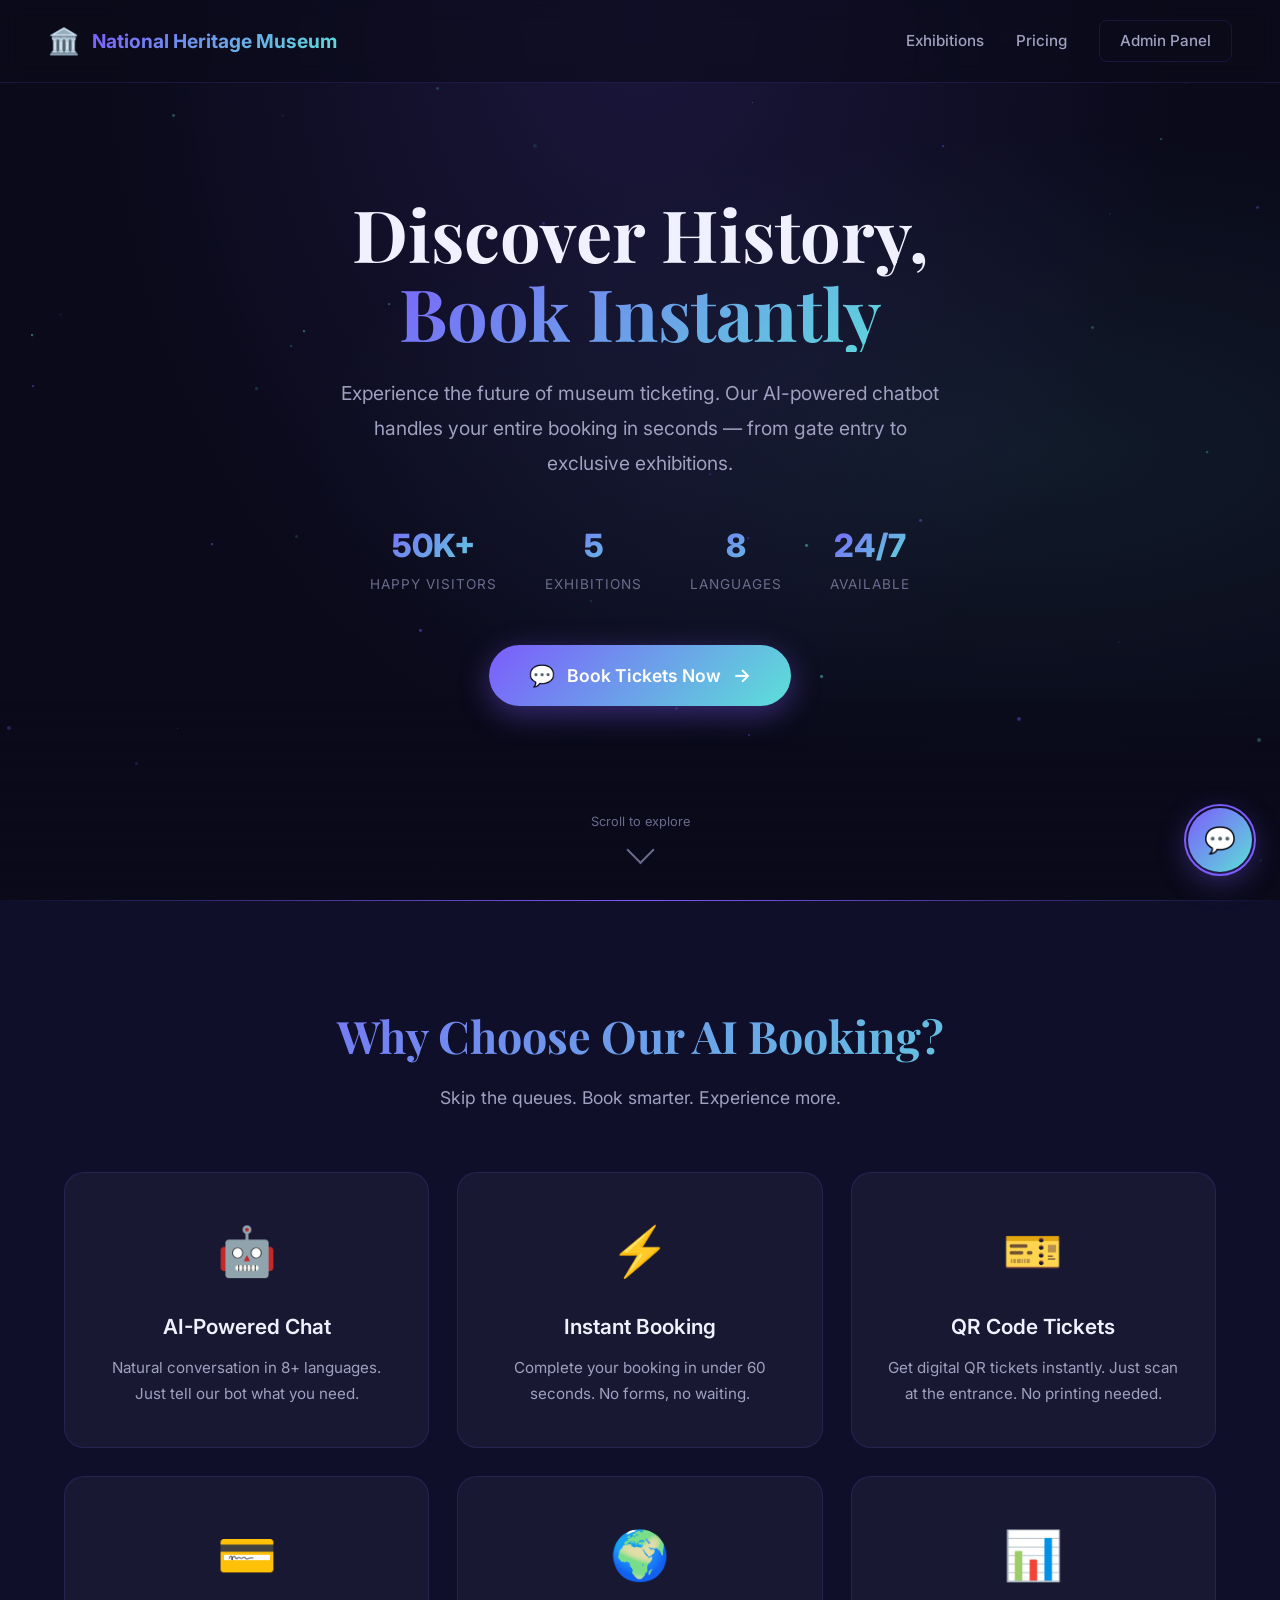
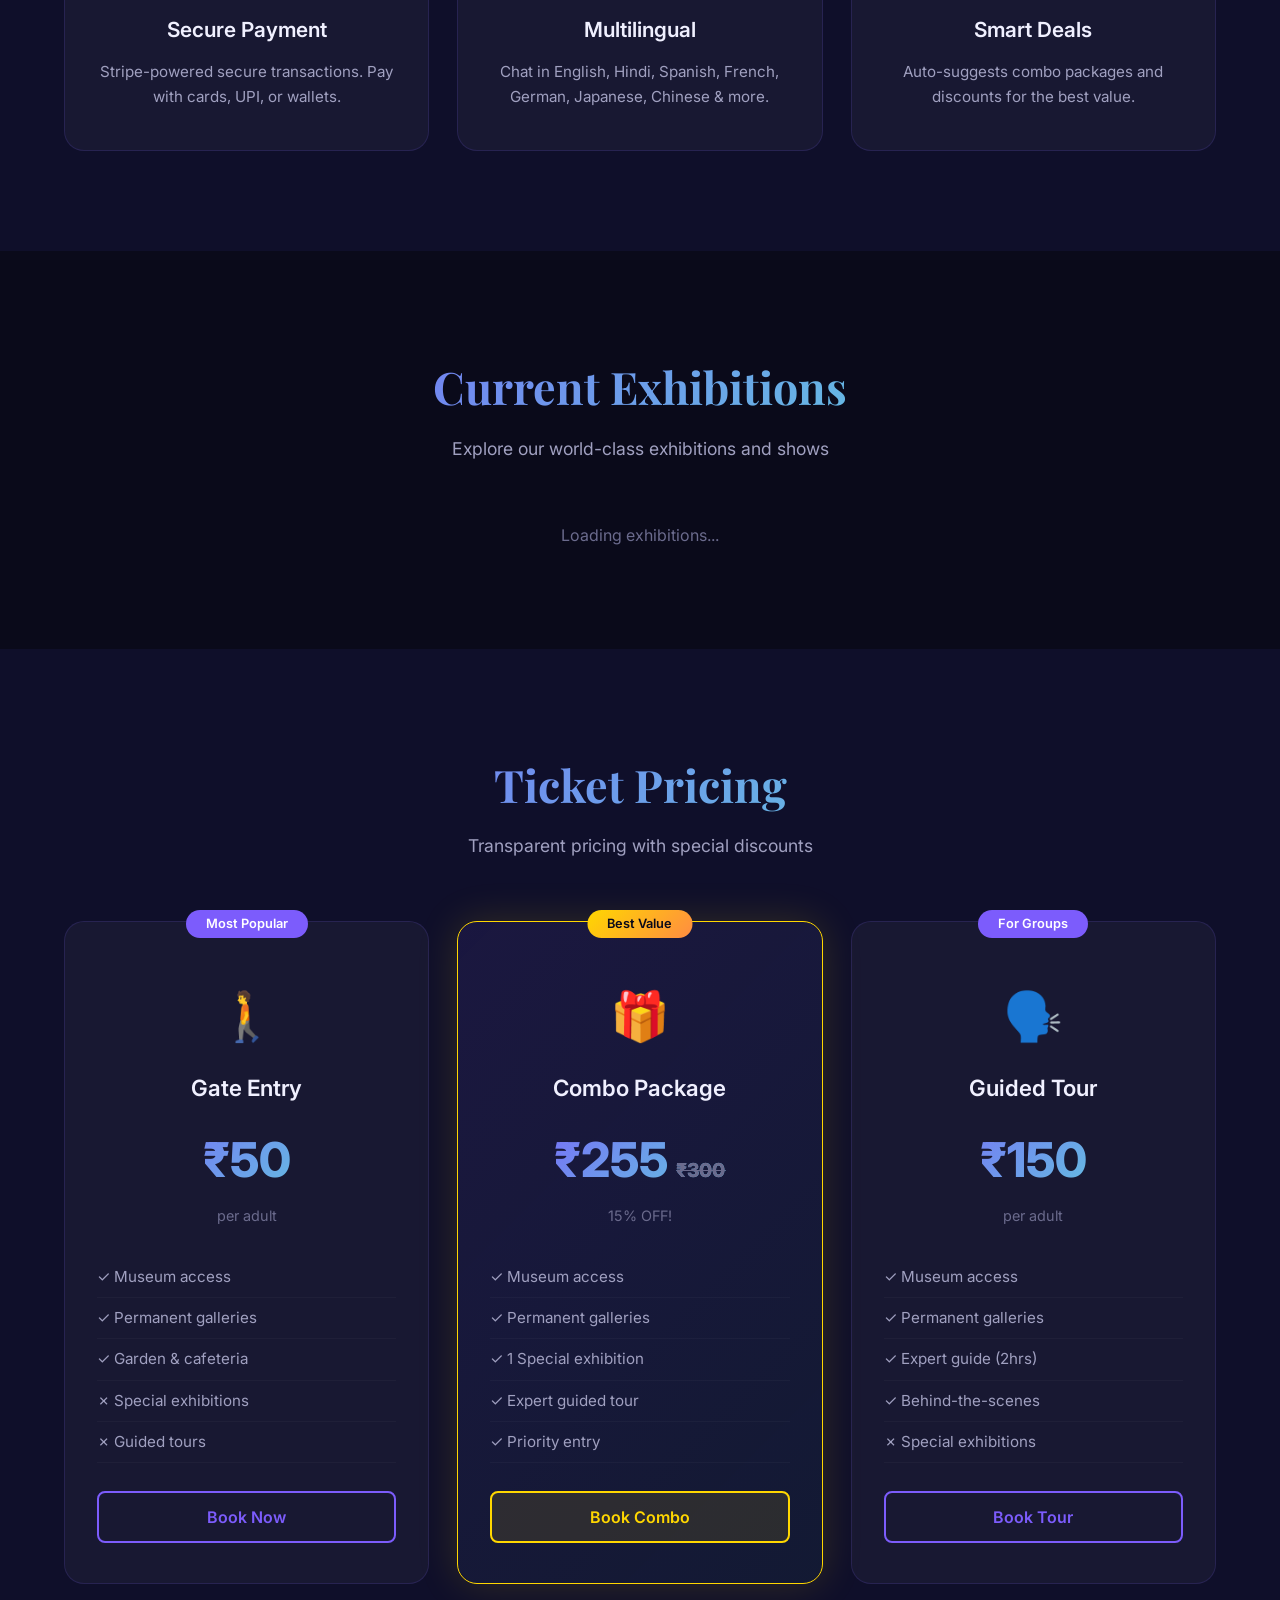
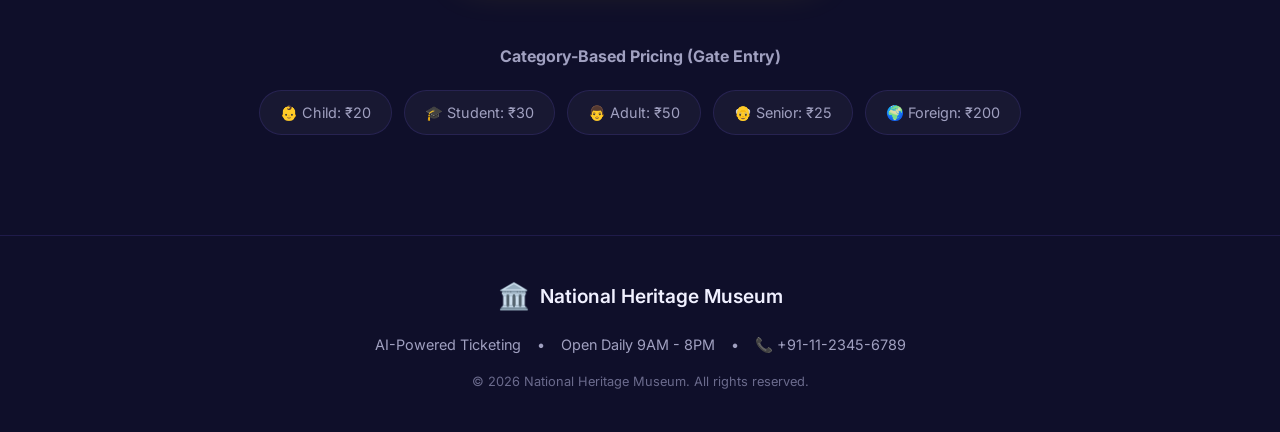
==== static/index.html @ 1bbdaf7d "Initial commit" ====
<!DOCTYPE html>
<html lang="en">
<head>
    <meta charset="UTF-8">
    <meta name="viewport" content="width=device-width, initial-scale=1.0">
    <meta name="description" content="National Heritage Museum - Book tickets instantly through our AI-powered chatbot. Gate entry, exhibitions, shows, guided tours and combo packages available.">
    <title>National Heritage Museum | AI Ticket Booking</title>
    <link rel="preconnect" href="https://fonts.googleapis.com">
    <link rel="preconnect" href="https://fonts.gstatic.com" crossorigin>
    <link href="https://fonts.googleapis.com/css2?family=Inter:wght@300;400;500;600;700;800&family=Playfair+Display:wght@400;600;700&display=swap" rel="stylesheet">
    <link rel="stylesheet" href="/static/styles.css">
</head>
<body>
    <!-- ═══════════════════ HERO SECTION ═══════════════════ -->
    <section class="hero-section" id="hero">
        <div class="hero-particles" id="heroParticles"></div>
        <div class="hero-overlay"></div>
        <nav class="hero-nav">
            <div class="nav-logo">
                <span class="logo-icon">🏛️</span>
                <span class="logo-text">National Heritage Museum</span>
            </div>
            <div class="nav-links">
                <a href="#exhibitions" class="nav-link">Exhibitions</a>
                <a href="#pricing" class="nav-link">Pricing</a>
                <a href="/admin" class="nav-link nav-admin">Admin Panel</a>
            </div>
        </nav>
        <div class="hero-content">
            <h1 class="hero-title">
                <span class="hero-title-line">Discover History,</span>
                <span class="hero-title-line hero-title-accent">Book Instantly</span>
            </h1>
            <p class="hero-subtitle">Experience the future of museum ticketing. Our AI-powered chatbot handles your entire booking in seconds — from gate entry to exclusive exhibitions.</p>
            <div class="hero-stats">
                <div class="stat-item">
                    <span class="stat-number" id="statVisitors">50K+</span>
                    <span class="stat-label">Happy Visitors</span>
                </div>
                <div class="stat-item">
                    <span class="stat-number">5</span>
                    <span class="stat-label">Exhibitions</span>
                </div>
                <div class="stat-item">
                    <span class="stat-number">8</span>
                    <span class="stat-label">Languages</span>
                </div>
                <div class="stat-item">
                    <span class="stat-number">24/7</span>
                    <span class="stat-label">Available</span>
                </div>
            </div>
            <button class="hero-cta" id="openChatBtn" onclick="toggleChat()">
                <span class="cta-icon">💬</span>
                Book Tickets Now
                <span class="cta-arrow">→</span>
            </button>
        </div>
        <div class="hero-scroll-indicator">
            <span>Scroll to explore</span>
            <div class="scroll-arrow"></div>
        </div>
    </section>

    <!-- ═══════════════════ FEATURES SECTION ═══════════════════ -->
    <section class="features-section" id="features">
        <div class="section-container">
            <h2 class="section-title">Why Choose Our AI Booking?</h2>
            <p class="section-subtitle">Skip the queues. Book smarter. Experience more.</p>
            <div class="features-grid">
                <div class="feature-card" data-aos="fade-up">
                    <div class="feature-icon">🤖</div>
                    <h3>AI-Powered Chat</h3>
                    <p>Natural conversation in 8+ languages. Just tell our bot what you need.</p>
                </div>
                <div class="feature-card" data-aos="fade-up" data-delay="100">
                    <div class="feature-icon">⚡</div>
                    <h3>Instant Booking</h3>
                    <p>Complete your booking in under 60 seconds. No forms, no waiting.</p>
                </div>
                <div class="feature-card" data-aos="fade-up" data-delay="200">
                    <div class="feature-icon">🎫</div>
                    <h3>QR Code Tickets</h3>
                    <p>Get digital QR tickets instantly. Just scan at the entrance. No printing needed.</p>
                </div>
                <div class="feature-card" data-aos="fade-up" data-delay="300">
                    <div class="feature-icon">💳</div>
                    <h3>Secure Payment</h3>
                    <p>Stripe-powered secure transactions. Pay with cards, UPI, or wallets.</p>
                </div>
                <div class="feature-card" data-aos="fade-up" data-delay="400">
                    <div class="feature-icon">🌍</div>
                    <h3>Multilingual</h3>
                    <p>Chat in English, Hindi, Spanish, French, German, Japanese, Chinese & more.</p>
                </div>
                <div class="feature-card" data-aos="fade-up" data-delay="500">
                    <div class="feature-icon">📊</div>
                    <h3>Smart Deals</h3>
                    <p>Auto-suggests combo packages and discounts for the best value.</p>
                </div>
            </div>
        </div>
    </section>

    <!-- ═══════════════════ EXHIBITIONS SECTION ═══════════════════ -->
    <section class="exhibitions-section" id="exhibitions">
        <div class="section-container">
            <h2 class="section-title">Current Exhibitions</h2>
            <p class="section-subtitle">Explore our world-class exhibitions and shows</p>
            <div class="exhibitions-grid" id="exhibitionsGrid">
                <!-- Populated by JS -->
                <div class="exhibition-skeleton"></div>
                <div class="exhibition-skeleton"></div>
                <div class="exhibition-skeleton"></div>
            </div>
        </div>
    </section>

    <!-- ═══════════════════ PRICING SECTION ═══════════════════ -->
    <section class="pricing-section" id="pricing">
        <div class="section-container">
            <h2 class="section-title">Ticket Pricing</h2>
            <p class="section-subtitle">Transparent pricing with special discounts</p>
            <div class="pricing-grid">
                <div class="pricing-card">
                    <div class="pricing-badge">Most Popular</div>
                    <div class="pricing-icon">🚶</div>
                    <h3>Gate Entry</h3>
                    <div class="pricing-amount">₹50</div>
                    <span class="pricing-per">per adult</span>
                    <ul class="pricing-features">
                        <li>✓ Museum access</li>
                        <li>✓ Permanent galleries</li>
                        <li>✓ Garden & cafeteria</li>
                        <li>✗ Special exhibitions</li>
                        <li>✗ Guided tours</li>
                    </ul>
                    <button class="pricing-btn" onclick="toggleChat()">Book Now</button>
                </div>
                <div class="pricing-card pricing-card-featured">
                    <div class="pricing-badge pricing-badge-gold">Best Value</div>
                    <div class="pricing-icon">🎁</div>
                    <h3>Combo Package</h3>
                    <div class="pricing-amount">₹255<span class="pricing-original">₹300</span></div>
                    <span class="pricing-per">15% OFF!</span>
                    <ul class="pricing-features">
                        <li>✓ Museum access</li>
                        <li>✓ Permanent galleries</li>
                        <li>✓ 1 Special exhibition</li>
                        <li>✓ Expert guided tour</li>
                        <li>✓ Priority entry</li>
                    </ul>
                    <button class="pricing-btn pricing-btn-gold" onclick="toggleChat()">Book Combo</button>
                </div>
                <div class="pricing-card">
                    <div class="pricing-badge">For Groups</div>
                    <div class="pricing-icon">🗣️</div>
                    <h3>Guided Tour</h3>
                    <div class="pricing-amount">₹150</div>
                    <span class="pricing-per">per adult</span>
                    <ul class="pricing-features">
                        <li>✓ Museum access</li>
                        <li>✓ Permanent galleries</li>
                        <li>✓ Expert guide (2hrs)</li>
                        <li>✓ Behind-the-scenes</li>
                        <li>✗ Special exhibitions</li>
                    </ul>
                    <button class="pricing-btn" onclick="toggleChat()">Book Tour</button>
                </div>
            </div>
            <div class="pricing-categories">
                <h4>Category-Based Pricing (Gate Entry)</h4>
                <div class="category-badges">
                    <span class="cat-badge">👶 Child: ₹20</span>
                    <span class="cat-badge">🎓 Student: ₹30</span>
                    <span class="cat-badge">👨 Adult: ₹50</span>
                    <span class="cat-badge">👴 Senior: ₹25</span>
                    <span class="cat-badge">🌍 Foreign: ₹200</span>
                </div>
            </div>
        </div>
    </section>

    <!-- ═══════════════════ CHAT WIDGET ═══════════════════ -->
    <div class="chat-widget" id="chatWidget">
        <div class="chat-header" id="chatHeader">
            <div class="chat-header-left">
                <div class="chat-avatar">
                    <span>🏛️</span>
                    <div class="chat-status-dot"></div>
                </div>
                <div class="chat-header-info">
                    <h3>Heritage Guide</h3>
                    <span class="chat-online">Online • AI Assistant</span>
                </div>
            </div>
            <div class="chat-header-actions">
                <button class="chat-action-btn" id="chatLangBtn" title="Language" onclick="showLanguageSelector()">🌐</button>
                <button class="chat-action-btn" id="chatMinBtn" title="Minimize" onclick="toggleChat()">─</button>
                <button class="chat-action-btn" id="chatCloseBtn" title="Close" onclick="closeChat()">✕</button>
            </div>
        </div>

        <!-- Language selector dropdown -->
        <div class="language-selector" id="languageSelector">
            <button class="lang-option" data-lang="en" onclick="selectLanguage('en')">🇬🇧 English</button>
            <button class="lang-option" data-lang="hi" onclick="selectLanguage('hi')">🇮🇳 हिंदी</button>
            <button class="lang-option" data-lang="es" onclick="selectLanguage('es')">🇪🇸 Español</button>
            <button class="lang-option" data-lang="fr" onclick="selectLanguage('fr')">🇫🇷 Français</button>
            <button class="lang-option" data-lang="de" onclick="selectLanguage('de')">🇩🇪 Deutsch</button>
            <button class="lang-option" data-lang="ja" onclick="selectLanguage('ja')">🇯🇵 日本語</button>
            <button class="lang-option" data-lang="zh" onclick="selectLanguage('zh')">🇨🇳 中文</button>
            <button class="lang-option" data-lang="ar" onclick="selectLanguage('ar')">🇸🇦 العربية</button>
        </div>

        <div class="chat-messages" id="chatMessages">
            <!-- Messages populated by JS -->
        </div>

        <!-- QR Code display area -->
        <div class="qr-display" id="qrDisplay" style="display: none;">
            <div class="qr-card">
                <h4>🎫 Your QR Ticket</h4>
                <img id="qrImage" src="" alt="QR Code Ticket">
                <p id="qrBookingId"></p>
                <button class="qr-close-btn" onclick="hideQR()">Close</button>
            </div>
        </div>

        <div class="chat-input-area">
            <div class="chat-quick-actions" id="quickActions">
                <button class="quick-btn" onclick="sendQuickMessage('Book tickets')">🎫 Book</button>
                <button class="quick-btn" onclick="sendQuickMessage('View exhibitions')">🎨 Exhibitions</button>
                <button class="quick-btn" onclick="sendQuickMessage('Check pricing')">💰 Pricing</button>
                <button class="quick-btn" onclick="sendQuickMessage('Help')">❓ Help</button>
            </div>
            <div class="chat-input-wrapper">
                <input type="text" id="chatInput" placeholder="Type your message..." autocomplete="off" onkeypress="handleKeyPress(event)">
                <button class="chat-send-btn" id="chatSendBtn" onclick="sendMessage()">
                    <svg width="20" height="20" viewBox="0 0 24 24" fill="none" stroke="currentColor" stroke-width="2"><path d="M22 2L11 13"/><path d="M22 2L15 22L11 13L2 9L22 2Z"/></svg>
                </button>
            </div>
        </div>
    </div>

    <!-- ═══════════════════ CHAT TOGGLE BUTTON ═══════════════════ -->
    <button class="chat-toggle-btn" id="chatToggleBtn" onclick="toggleChat()">
        <span class="chat-toggle-icon" id="chatToggleIcon">💬</span>
        <span class="chat-toggle-badge" id="chatBadge" style="display:none;">1</span>
        <div class="chat-toggle-pulse"></div>
    </button>

    <!-- ═══════════════════ FOOTER ═══════════════════ -->
    <footer class="site-footer">
        <div class="footer-content">
            <div class="footer-brand">
                <span class="logo-icon">🏛️</span>
                <span>National Heritage Museum</span>
            </div>
            <div class="footer-links">
                <span>AI-Powered Ticketing</span>
                <span>•</span>
                <span>Open Daily 9AM - 8PM</span>
                <span>•</span>
                <span>📞 +91-11-2345-6789</span>
            </div>
            <div class="footer-copy">© 2026 National Heritage Museum. All rights reserved.</div>
        </div>
    </footer>

    <script src="/static/app.js"></script>
</body>
</html>
---- static/styles.css ----
/* ═══════════════════════════════════════════════════════════════
   Museum Ticketing Bot - Premium Design System
   ═══════════════════════════════════════════════════════════════ */

:root {
    /* ── Color Palette ───────────────────────────────────── */
    --bg-primary: #0a0a1a;
    --bg-secondary: #0f0f2a;
    --bg-card: rgba(20, 20, 50, 0.7);
    --bg-glass: rgba(255, 255, 255, 0.04);
    --bg-glass-hover: rgba(255, 255, 255, 0.08);

    --text-primary: #f0f0ff;
    --text-secondary: #a0a0c0;
    --text-muted: #6b6b8d;

    --accent-primary: #7c5cfc;
    --accent-secondary: #5ce0d8;
    --accent-gold: #ffd700;
    --accent-rose: #ff6b9d;
    --accent-orange: #ff8c42;

    --gradient-primary: linear-gradient(135deg, #7c5cfc 0%, #5ce0d8 100%);
    --gradient-gold: linear-gradient(135deg, #ffd700 0%, #ff8c42 100%);
    --gradient-hero: linear-gradient(180deg, rgba(10, 10, 26, 0) 0%, #0a0a1a 100%);
    --gradient-card: linear-gradient(135deg, rgba(124, 92, 252, 0.1) 0%, rgba(92, 224, 216, 0.05) 100%);

    --border-subtle: rgba(124, 92, 252, 0.15);
    --border-glow: rgba(124, 92, 252, 0.4);

    --shadow-sm: 0 2px 8px rgba(0, 0, 0, 0.3);
    --shadow-md: 0 8px 32px rgba(0, 0, 0, 0.4);
    --shadow-lg: 0 16px 64px rgba(0, 0, 0, 0.5);
    --shadow-glow: 0 0 30px rgba(124, 92, 252, 0.2);

    --radius-sm: 8px;
    --radius-md: 14px;
    --radius-lg: 20px;
    --radius-xl: 28px;

    --font-sans: 'Inter', -apple-system, BlinkMacSystemFont, sans-serif;
    --font-display: 'Playfair Display', Georgia, serif;

    --chat-width: 400px;
    --chat-height: 620px;
}

/* ── Reset & Base ────────────────────────────────────── */
*,
*::before,
*::after {
    box-sizing: border-box;
    margin: 0;
    padding: 0;
}

html {
    scroll-behavior: smooth;
    font-size: 16px;
}

body {
    font-family: var(--font-sans);
    background: var(--bg-primary);
    color: var(--text-primary);
    line-height: 1.6;
    overflow-x: hidden;
    -webkit-font-smoothing: antialiased;
}

::selection {
    background: var(--accent-primary);
    color: white;
}

::-webkit-scrollbar {
    width: 6px;
}

::-webkit-scrollbar-track {
    background: var(--bg-secondary);
}

::-webkit-scrollbar-thumb {
    background: var(--accent-primary);
    border-radius: 3px;
}

/* ═══════════════════ HERO SECTION ═══════════════════ */
.hero-section {
    min-height: 100vh;
    display: flex;
    flex-direction: column;
    align-items: center;
    justify-content: center;
    position: relative;
    background: radial-gradient(ellipse at 50% 0%, rgba(124, 92, 252, 0.15) 0%, transparent 60%),
        radial-gradient(ellipse at 80% 50%, rgba(92, 224, 216, 0.08) 0%, transparent 50%),
        var(--bg-primary);
    overflow: hidden;
}

.hero-particles {
    position: absolute;
    inset: 0;
    z-index: 0;
}

.hero-overlay {
    position: absolute;
    bottom: 0;
    left: 0;
    right: 0;
    height: 200px;
    background: var(--gradient-hero);
    z-index: 1;
}

/* ── Nav ── */
.hero-nav {
    position: fixed;
    top: 0;
    left: 0;
    right: 0;
    display: flex;
    align-items: center;
    justify-content: space-between;
    padding: 20px 48px;
    z-index: 100;
    background: rgba(10, 10, 26, 0.6);
    backdrop-filter: blur(20px);
    border-bottom: 1px solid var(--border-subtle);
    transition: all 0.3s ease;
}

.nav-logo {
    display: flex;
    align-items: center;
    gap: 12px;
    font-size: 1.2rem;
    font-weight: 700;
}

.logo-icon {
    font-size: 1.6rem;
}

.logo-text {
    background: var(--gradient-primary);
    -webkit-background-clip: text;
    -webkit-text-fill-color: transparent;
    background-clip: text;
}

.nav-links {
    display: flex;
    align-items: center;
    gap: 32px;
}

.nav-link {
    color: var(--text-secondary);
    text-decoration: none;
    font-weight: 500;
    font-size: 0.95rem;
    transition: color 0.3s;
    position: relative;
}

.nav-link::after {
    content: '';
    position: absolute;
    bottom: -4px;
    left: 0;
    width: 0;
    height: 2px;
    background: var(--gradient-primary);
    transition: width 0.3s;
}

.nav-link:hover {
    color: var(--text-primary);
}

.nav-link:hover::after {
    width: 100%;
}

.nav-admin {
    padding: 8px 20px;
    border: 1px solid var(--border-subtle);
    border-radius: var(--radius-sm);
    transition: all 0.3s;
}

.nav-admin:hover {
    border-color: var(--accent-primary);
    background: rgba(124, 92, 252, 0.1);
}

.nav-admin::after {
    display: none;
}

/* ── Hero Content ── */
.hero-content {
    text-align: center;
    z-index: 2;
    padding: 0 24px;
    max-width: 900px;
}

.hero-title {
    font-family: var(--font-display);
    font-size: 4.5rem;
    font-weight: 700;
    line-height: 1.1;
    margin-bottom: 24px;
}

.hero-title-line {
    display: block;
}

.hero-title-accent {
    background: var(--gradient-primary);
    -webkit-background-clip: text;
    -webkit-text-fill-color: transparent;
    background-clip: text;
}

.hero-subtitle {
    font-size: 1.2rem;
    color: var(--text-secondary);
    max-width: 600px;
    margin: 0 auto 40px;
    line-height: 1.8;
}

/* ── Hero Stats ── */
.hero-stats {
    display: flex;
    justify-content: center;
    gap: 48px;
    margin-bottom: 48px;
}

.stat-item {
    text-align: center;
}

.stat-number {
    display: block;
    font-size: 2rem;
    font-weight: 800;
    background: var(--gradient-primary);
    -webkit-background-clip: text;
    -webkit-text-fill-color: transparent;
    background-clip: text;
}

.stat-label {
    font-size: 0.85rem;
    color: var(--text-muted);
    text-transform: uppercase;
    letter-spacing: 1px;
}

/* ── CTA Button ── */
.hero-cta {
    display: inline-flex;
    align-items: center;
    gap: 12px;
    padding: 18px 40px;
    font-size: 1.1rem;
    font-weight: 600;
    font-family: var(--font-sans);
    color: white;
    background: var(--gradient-primary);
    border: none;
    border-radius: 60px;
    cursor: pointer;
    transition: all 0.4s cubic-bezier(0.175, 0.885, 0.32, 1.275);
    box-shadow: 0 8px 30px rgba(124, 92, 252, 0.4);
    position: relative;
    overflow: hidden;
}

.hero-cta::before {
    content: '';
    position: absolute;
    inset: 0;
    background: linear-gradient(135deg, rgba(255, 255, 255, 0.2) 0%, transparent 50%);
    opacity: 0;
    transition: opacity 0.3s;
}

.hero-cta:hover {
    transform: translateY(-3px) scale(1.02);
    box-shadow: 0 12px 40px rgba(124, 92, 252, 0.5);
}

.hero-cta:hover::before {
    opacity: 1;
}

.hero-cta:active {
    transform: translateY(0) scale(0.98);
}

.cta-icon {
    font-size: 1.3rem;
}

.cta-arrow {
    transition: transform 0.3s;
    font-size: 1.2rem;
}

.hero-cta:hover .cta-arrow {
    transform: translateX(4px);
}

/* ── Scroll Indicator ── */
.hero-scroll-indicator {
    position: absolute;
    bottom: 40px;
    left: 50%;
    transform: translateX(-50%);
    z-index: 2;
    display: flex;
    flex-direction: column;
    align-items: center;
    gap: 8px;
    color: var(--text-muted);
    font-size: 0.8rem;
    animation: floatUp 2s ease-in-out infinite;
}

.scroll-arrow {
    width: 20px;
    height: 20px;
    border-right: 2px solid var(--text-muted);
    border-bottom: 2px solid var(--text-muted);
    transform: rotate(45deg);
}

@keyframes floatUp {

    0%,
    100% {
        transform: translateX(-50%) translateY(0);
    }

    50% {
        transform: translateX(-50%) translateY(-8px);
    }
}

/* ═══════════════════ SECTIONS COMMON ═══════════════════ */
.section-container {
    max-width: 1200px;
    margin: 0 auto;
    padding: 100px 24px;
}

.section-title {
    font-family: var(--font-display);
    font-size: 2.8rem;
    text-align: center;
    margin-bottom: 12px;
    background: var(--gradient-primary);
    -webkit-background-clip: text;
    -webkit-text-fill-color: transparent;
    background-clip: text;
}

.section-subtitle {
    text-align: center;
    color: var(--text-secondary);
    font-size: 1.1rem;
    margin-bottom: 60px;
}

/* ═══════════════════ FEATURES ═══════════════════ */
.features-section {
    background: var(--bg-secondary);
    position: relative;
}

.features-section::before {
    content: '';
    position: absolute;
    top: 0;
    left: 0;
    right: 0;
    height: 1px;
    background: linear-gradient(90deg, transparent, var(--accent-primary), transparent);
}

.features-grid {
    display: grid;
    grid-template-columns: repeat(3, 1fr);
    gap: 28px;
}

.feature-card {
    background: var(--bg-glass);
    border: 1px solid var(--border-subtle);
    border-radius: var(--radius-lg);
    padding: 40px 32px;
    text-align: center;
    transition: all 0.4s cubic-bezier(0.175, 0.885, 0.32, 1.275);
    position: relative;
    overflow: hidden;
}

.feature-card::before {
    content: '';
    position: absolute;
    top: 0;
    left: 0;
    right: 0;
    height: 3px;
    background: var(--gradient-primary);
    transform: scaleX(0);
    transition: transform 0.4s;
}

.feature-card:hover {
    transform: translateY(-8px);
    border-color: var(--border-glow);
    box-shadow: var(--shadow-glow);
    background: var(--bg-glass-hover);
}

.feature-card:hover::before {
    transform: scaleX(1);
}

.feature-icon {
    font-size: 3rem;
    margin-bottom: 20px;
    display: block;
}

.feature-card h3 {
    font-size: 1.3rem;
    font-weight: 600;
    margin-bottom: 12px;
}

.feature-card p {
    color: var(--text-secondary);
    font-size: 0.95rem;
    line-height: 1.7;
}

/* ═══════════════════ EXHIBITIONS ═══════════════════ */
.exhibitions-section {
    background: var(--bg-primary);
}

.exhibitions-grid {
    display: grid;
    grid-template-columns: repeat(auto-fill, minmax(340px, 1fr));
    gap: 28px;
}

.exhibition-card {
    background: var(--gradient-card);
    border: 1px solid var(--border-subtle);
    border-radius: var(--radius-lg);
    overflow: hidden;
    transition: all 0.4s;
    position: relative;
}

.exhibition-card:hover {
    transform: translateY(-6px);
    border-color: var(--border-glow);
    box-shadow: var(--shadow-glow);
}

.exhibition-card-image {
    height: 180px;
    background: linear-gradient(135deg, var(--accent-primary), var(--accent-secondary));
    display: flex;
    align-items: center;
    justify-content: center;
    font-size: 4rem;
    position: relative;
    overflow: hidden;
}

.exhibition-card-image::after {
    content: '';
    position: absolute;
    inset: 0;
    background: linear-gradient(180deg, transparent 60%, rgba(10, 10, 26, 0.8) 100%);
}

.exhibition-special-badge {
    position: absolute;
    top: 16px;
    right: 16px;
    background: var(--gradient-gold);
    color: #0a0a1a;
    padding: 4px 12px;
    border-radius: 20px;
    font-size: 0.75rem;
    font-weight: 700;
    z-index: 1;
    text-transform: uppercase;
    letter-spacing: 0.5px;
}

.exhibition-card-body {
    padding: 24px;
}

.exhibition-card-body h3 {
    font-size: 1.2rem;
    font-weight: 600;
    margin-bottom: 10px;
}

.exhibition-card-body p {
    color: var(--text-secondary);
    font-size: 0.9rem;
    line-height: 1.6;
    margin-bottom: 16px;
    display: -webkit-box;
    -webkit-line-clamp: 3;
    -webkit-box-orient: vertical;
    overflow: hidden;
}

.exhibition-meta {
    display: flex;
    justify-content: space-between;
    align-items: center;
    padding-top: 16px;
    border-top: 1px solid var(--border-subtle);
}

.exhibition-price {
    font-size: 1.3rem;
    font-weight: 700;
    color: var(--accent-secondary);
}

.exhibition-date {
    color: var(--text-muted);
    font-size: 0.85rem;
}

.exhibition-book-btn {
    margin-top: 16px;
    width: 100%;
    padding: 12px;
    background: var(--gradient-primary);
    border: none;
    border-radius: var(--radius-sm);
    color: white;
    font-weight: 600;
    font-family: var(--font-sans);
    cursor: pointer;
    transition: all 0.3s;
    font-size: 0.95rem;
}

.exhibition-book-btn:hover {
    box-shadow: 0 4px 20px rgba(124, 92, 252, 0.4);
    transform: translateY(-2px);
}

.exhibition-skeleton {
    background: var(--bg-glass);
    border: 1px solid var(--border-subtle);
    border-radius: var(--radius-lg);
    height: 380px;
    animation: shimmer 1.5s ease-in-out infinite;
}

@keyframes shimmer {

    0%,
    100% {
        opacity: 0.3;
    }

    50% {
        opacity: 0.6;
    }
}

/* ═══════════════════ PRICING ═══════════════════ */
.pricing-section {
    background: var(--bg-secondary);
    position: relative;
}

.pricing-grid {
    display: grid;
    grid-template-columns: repeat(3, 1fr);
    gap: 28px;
    align-items: start;
}

.pricing-card {
    background: var(--bg-glass);
    border: 1px solid var(--border-subtle);
    border-radius: var(--radius-lg);
    padding: 40px 32px;
    text-align: center;
    position: relative;
    transition: all 0.4s;
}

.pricing-card:hover {
    transform: translateY(-6px);
    border-color: var(--border-glow);
}

.pricing-card-featured {
    background: var(--gradient-card);
    border-color: var(--accent-gold);
    transform: scale(1.05);
    box-shadow: 0 0 40px rgba(255, 215, 0, 0.15);
}

.pricing-card-featured:hover {
    transform: scale(1.05) translateY(-6px);
    border-color: var(--accent-gold);
}

.pricing-badge {
    position: absolute;
    top: -12px;
    left: 50%;
    transform: translateX(-50%);
    background: var(--accent-primary);
    color: white;
    padding: 4px 20px;
    border-radius: 20px;
    font-size: 0.8rem;
    font-weight: 600;
    white-space: nowrap;
}

.pricing-badge-gold {
    background: var(--gradient-gold);
    color: #0a0a1a;
}

.pricing-icon {
    font-size: 3rem;
    margin: 16px 0;
}

.pricing-card h3 {
    font-size: 1.4rem;
    font-weight: 600;
    margin-bottom: 16px;
}

.pricing-amount {
    font-size: 3rem;
    font-weight: 800;
    background: var(--gradient-primary);
    -webkit-background-clip: text;
    -webkit-text-fill-color: transparent;
    background-clip: text;
    margin-bottom: 4px;
}

.pricing-original {
    font-size: 1.2rem;
    text-decoration: line-through;
    -webkit-text-fill-color: var(--text-muted);
    margin-left: 8px;
}

.pricing-per {
    color: var(--text-muted);
    font-size: 0.9rem;
}

.pricing-features {
    list-style: none;
    margin: 28px 0;
    text-align: left;
}

.pricing-features li {
    padding: 8px 0;
    color: var(--text-secondary);
    font-size: 0.95rem;
    border-bottom: 1px solid rgba(255, 255, 255, 0.03);
}

.pricing-btn {
    width: 100%;
    padding: 14px;
    border: 2px solid var(--accent-primary);
    background: transparent;
    color: var(--accent-primary);
    border-radius: var(--radius-sm);
    font-weight: 600;
    font-family: var(--font-sans);
    font-size: 1rem;
    cursor: pointer;
    transition: all 0.3s;
}

.pricing-btn:hover {
    background: var(--accent-primary);
    color: white;
    box-shadow: 0 4px 20px rgba(124, 92, 252, 0.4);
}

.pricing-btn-gold {
    border-color: var(--accent-gold);
    color: var(--accent-gold);
    background: rgba(255, 215, 0, 0.1);
}

.pricing-btn-gold:hover {
    background: var(--accent-gold);
    color: #0a0a1a;
    box-shadow: 0 4px 20px rgba(255, 215, 0, 0.4);
}

.pricing-categories {
    text-align: center;
    margin-top: 60px;
}

.pricing-categories h4 {
    color: var(--text-secondary);
    font-size: 1rem;
    margin-bottom: 20px;
}

.category-badges {
    display: flex;
    flex-wrap: wrap;
    justify-content: center;
    gap: 12px;
}

.cat-badge {
    background: var(--bg-glass);
    border: 1px solid var(--border-subtle);
    padding: 10px 20px;
    border-radius: 30px;
    font-size: 0.9rem;
    color: var(--text-secondary);
    transition: all 0.3s;
}

.cat-badge:hover {
    border-color: var(--accent-primary);
    color: var(--text-primary);
    background: rgba(124, 92, 252, 0.1);
}

/* ═══════════════════ CHAT WIDGET ═══════════════════ */
.chat-widget {
    position: fixed;
    bottom: 100px;
    right: 28px;
    width: var(--chat-width);
    height: var(--chat-height);
    background: var(--bg-secondary);
    border: 1px solid var(--border-subtle);
    border-radius: var(--radius-lg);
    box-shadow: var(--shadow-lg);
    display: flex;
    flex-direction: column;
    z-index: 1000;
    opacity: 0;
    transform: translateY(20px) scale(0.95);
    pointer-events: none;
    transition: all 0.4s cubic-bezier(0.175, 0.885, 0.32, 1.275);
    overflow: hidden;
}

.chat-widget.active {
    opacity: 1;
    transform: translateY(0) scale(1);
    pointer-events: all;
}

/* ── Chat Header ── */
.chat-header {
    display: flex;
    align-items: center;
    justify-content: space-between;
    padding: 16px 20px;
    background: linear-gradient(135deg, rgba(124, 92, 252, 0.15) 0%, rgba(92, 224, 216, 0.08) 100%);
    border-bottom: 1px solid var(--border-subtle);
}

.chat-header-left {
    display: flex;
    align-items: center;
    gap: 12px;
}

.chat-avatar {
    width: 42px;
    height: 42px;
    border-radius: 50%;
    background: var(--gradient-primary);
    display: flex;
    align-items: center;
    justify-content: center;
    font-size: 1.3rem;
    position: relative;
}

.chat-status-dot {
    position: absolute;
    bottom: 0;
    right: 0;
    width: 12px;
    height: 12px;
    background: #22c55e;
    border-radius: 50%;
    border: 2px solid var(--bg-secondary);
    animation: pulse-dot 2s ease-in-out infinite;
}

@keyframes pulse-dot {

    0%,
    100% {
        box-shadow: 0 0 0 0 rgba(34, 197, 94, 0.5);
    }

    50% {
        box-shadow: 0 0 0 4px rgba(34, 197, 94, 0);
    }
}

.chat-header-info h3 {
    font-size: 1rem;
    font-weight: 600;
    margin-bottom: 2px;
}

.chat-online {
    font-size: 0.75rem;
    color: #22c55e;
}

.chat-header-actions {
    display: flex;
    gap: 4px;
}

.chat-action-btn {
    width: 32px;
    height: 32px;
    border: none;
    background: rgba(255, 255, 255, 0.05);
    color: var(--text-secondary);
    border-radius: 8px;
    cursor: pointer;
    transition: all 0.2s;
    font-size: 0.9rem;
    display: flex;
    align-items: center;
    justify-content: center;
}

.chat-action-btn:hover {
    background: rgba(255, 255, 255, 0.1);
    color: var(--text-primary);
}

/* ── Language Selector ── */
.language-selector {
    display: none;
    padding: 8px;
    background: var(--bg-card);
    border-bottom: 1px solid var(--border-subtle);
    flex-wrap: wrap;
    gap: 4px;
}

.language-selector.active {
    display: flex;
}

.lang-option {
    flex: 1 1 calc(50% - 4px);
    padding: 8px 12px;
    border: 1px solid var(--border-subtle);
    background: transparent;
    color: var(--text-secondary);
    border-radius: var(--radius-sm);
    cursor: pointer;
    font-size: 0.85rem;
    font-family: var(--font-sans);
    transition: all 0.2s;
    text-align: left;
}

.lang-option:hover {
    border-color: var(--accent-primary);
    color: var(--text-primary);
    background: rgba(124, 92, 252, 0.1);
}

.lang-option.selected {
    border-color: var(--accent-primary);
    background: rgba(124, 92, 252, 0.15);
    color: var(--accent-primary);
}

/* ── Chat Messages ── */
.chat-messages {
    flex: 1;
    overflow-y: auto;
    padding: 16px;
    display: flex;
    flex-direction: column;
    gap: 12px;
    scroll-behavior: smooth;
}

.chat-messages::-webkit-scrollbar {
    width: 4px;
}

.chat-messages::-webkit-scrollbar-thumb {
    background: var(--accent-primary);
    border-radius: 2px;
}

.message {
    max-width: 85%;
    padding: 12px 16px;
    border-radius: var(--radius-md);
    font-size: 0.9rem;
    line-height: 1.6;
    animation: messageIn 0.3s cubic-bezier(0.175, 0.885, 0.32, 1.275);
    word-wrap: break-word;
}

@keyframes messageIn {
    from {
        opacity: 0;
        transform: translateY(10px) scale(0.95);
    }

    to {
        opacity: 1;
        transform: translateY(0) scale(1);
    }
}

.message-bot {
    align-self: flex-start;
    background: var(--bg-glass);
    border: 1px solid var(--border-subtle);
    color: var(--text-primary);
    border-bottom-left-radius: 4px;
}

.message-user {
    align-self: flex-end;
    background: var(--gradient-primary);
    color: white;
    border-bottom-right-radius: 4px;
}

.message-bot strong,
.message-bot b {
    color: var(--accent-secondary);
}

.message-time {
    font-size: 0.7rem;
    color: var(--text-muted);
    margin-top: 4px;
    display: block;
}

/* Typing indicator */
.typing-indicator {
    display: flex;
    align-items: center;
    gap: 4px;
    padding: 12px 16px;
    align-self: flex-start;
    background: var(--bg-glass);
    border: 1px solid var(--border-subtle);
    border-radius: var(--radius-md);
    border-bottom-left-radius: 4px;
}

.typing-dot {
    width: 8px;
    height: 8px;
    border-radius: 50%;
    background: var(--accent-primary);
    animation: typingBounce 1.4s ease-in-out infinite;
}

.typing-dot:nth-child(2) {
    animation-delay: 0.2s;
}

.typing-dot:nth-child(3) {
    animation-delay: 0.4s;
}

@keyframes typingBounce {

    0%,
    80%,
    100% {
        transform: scale(0.6);
        opacity: 0.4;
    }

    40% {
        transform: scale(1);
        opacity: 1;
    }
}

/* ── QR Display ── */
.qr-display {
    position: absolute;
    inset: 0;
    background: rgba(10, 10, 26, 0.95);
    display: flex;
    align-items: center;
    justify-content: center;
    z-index: 10;
    backdrop-filter: blur(10px);
}

.qr-card {
    text-align: center;
    padding: 32px;
}

.qr-card h4 {
    font-size: 1.2rem;
    margin-bottom: 16px;
    color: var(--accent-secondary);
}

.qr-card img {
    width: 200px;
    height: 200px;
    border-radius: var(--radius-sm);
    margin-bottom: 12px;
    border: 4px solid white;
}

.qr-card p {
    color: var(--text-secondary);
    margin-bottom: 16px;
}

.qr-close-btn {
    padding: 10px 32px;
    background: var(--gradient-primary);
    border: none;
    color: white;
    border-radius: var(--radius-sm);
    cursor: pointer;
    font-family: var(--font-sans);
    font-weight: 600;
}

/* ── Chat Input ── */
.chat-input-area {
    padding: 12px 16px 16px;
    border-top: 1px solid var(--border-subtle);
    background: rgba(10, 10, 26, 0.5);
}

.chat-quick-actions {
    display: flex;
    gap: 6px;
    margin-bottom: 10px;
    overflow-x: auto;
    padding-bottom: 4px;
}

.chat-quick-actions::-webkit-scrollbar {
    display: none;
}

.quick-btn {
    flex-shrink: 0;
    padding: 6px 14px;
    border: 1px solid var(--border-subtle);
    background: var(--bg-glass);
    color: var(--text-secondary);
    border-radius: 20px;
    font-size: 0.8rem;
    font-family: var(--font-sans);
    cursor: pointer;
    transition: all 0.2s;
    white-space: nowrap;
}

.quick-btn:hover {
    border-color: var(--accent-primary);
    color: var(--accent-primary);
    background: rgba(124, 92, 252, 0.1);
}

.chat-input-wrapper {
    display: flex;
    gap: 8px;
    align-items: center;
}

#chatInput {
    flex: 1;
    padding: 12px 18px;
    border: 1px solid var(--border-subtle);
    background: var(--bg-glass);
    color: var(--text-primary);
    border-radius: 30px;
    font-size: 0.9rem;
    font-family: var(--font-sans);
    outline: none;
    transition: border-color 0.3s;
}

#chatInput::placeholder {
    color: var(--text-muted);
}

#chatInput:focus {
    border-color: var(--accent-primary);
    box-shadow: 0 0 0 3px rgba(124, 92, 252, 0.15);
}

.chat-send-btn {
    width: 44px;
    height: 44px;
    border: none;
    background: var(--gradient-primary);
    color: white;
    border-radius: 50%;
    cursor: pointer;
    display: flex;
    align-items: center;
    justify-content: center;
    transition: all 0.3s;
    flex-shrink: 0;
}

.chat-send-btn:hover {
    transform: scale(1.1);
    box-shadow: 0 4px 15px rgba(124, 92, 252, 0.4);
}

.chat-send-btn:active {
    transform: scale(0.95);
}

/* ═══════════════════ CHAT TOGGLE BUTTON ═══════════════════ */
.chat-toggle-btn {
    position: fixed;
    bottom: 28px;
    right: 28px;
    width: 64px;
    height: 64px;
    border: none;
    background: var(--gradient-primary);
    border-radius: 50%;
    cursor: pointer;
    z-index: 999;
    display: flex;
    align-items: center;
    justify-content: center;
    transition: all 0.3s;
    box-shadow: 0 8px 30px rgba(124, 92, 252, 0.4);
}

.chat-toggle-btn:hover {
    transform: scale(1.1);
    box-shadow: 0 12px 40px rgba(124, 92, 252, 0.5);
}

.chat-toggle-icon {
    font-size: 1.6rem;
}

.chat-toggle-badge {
    position: absolute;
    top: -4px;
    right: -4px;
    width: 22px;
    height: 22px;
    background: var(--accent-rose);
    border-radius: 50%;
    font-size: 0.7rem;
    color: white;
    display: flex;
    align-items: center;
    justify-content: center;
    font-weight: 700;
}

.chat-toggle-pulse {
    position: absolute;
    inset: -4px;
    border-radius: 50%;
    border: 2px solid var(--accent-primary);
    animation: pulsing 2s ease-in-out infinite;
}

@keyframes pulsing {
    0% {
        transform: scale(1);
        opacity: 0.5;
    }

    100% {
        transform: scale(1.4);
        opacity: 0;
    }
}

/* ═══════════════════ FOOTER ═══════════════════ */
.site-footer {
    background: var(--bg-secondary);
    border-top: 1px solid var(--border-subtle);
    padding: 40px 24px;
}

.footer-content {
    max-width: 1200px;
    margin: 0 auto;
    text-align: center;
}

.footer-brand {
    display: flex;
    align-items: center;
    justify-content: center;
    gap: 10px;
    font-size: 1.2rem;
    font-weight: 600;
    margin-bottom: 16px;
}

.footer-links {
    display: flex;
    justify-content: center;
    gap: 16px;
    color: var(--text-secondary);
    font-size: 0.9rem;
    margin-bottom: 16px;
    flex-wrap: wrap;
}

.footer-copy {
    color: var(--text-muted);
    font-size: 0.8rem;
}

/* ═══════════════════ RESPONSIVE ═══════════════════ */
@media (max-width: 1024px) {
    .features-grid {
        grid-template-columns: repeat(2, 1fr);
    }

    .pricing-grid {
        grid-template-columns: 1fr;
        max-width: 400px;
        margin: 0 auto;
    }

    .pricing-card-featured {
        transform: scale(1);
    }

    .pricing-card-featured:hover {
        transform: translateY(-6px);
    }
}

@media (max-width: 768px) {
    .hero-title {
        font-size: 2.8rem;
    }

    .hero-stats {
        gap: 24px;
        flex-wrap: wrap;
    }

    .hero-nav {
        padding: 16px 20px;
    }

    .nav-links {
        gap: 16px;
    }

    .section-title {
        font-size: 2rem;
    }

    .features-grid {
        grid-template-columns: 1fr;
    }

    .exhibitions-grid {
        grid-template-columns: 1fr;
    }

    .chat-widget {
        bottom: 0;
        right: 0;
        left: 0;
        width: 100%;
        height: 100vh;
        border-radius: 0;
    }
}

@media (max-width: 480px) {
    .hero-title {
        font-size: 2.2rem;
    }

    .hero-subtitle {
        font-size: 1rem;
    }

    .hero-stats {
        gap: 16px;
    }

    .stat-number {
        font-size: 1.5rem;
    }

    .nav-links {
        display: none;
    }
}
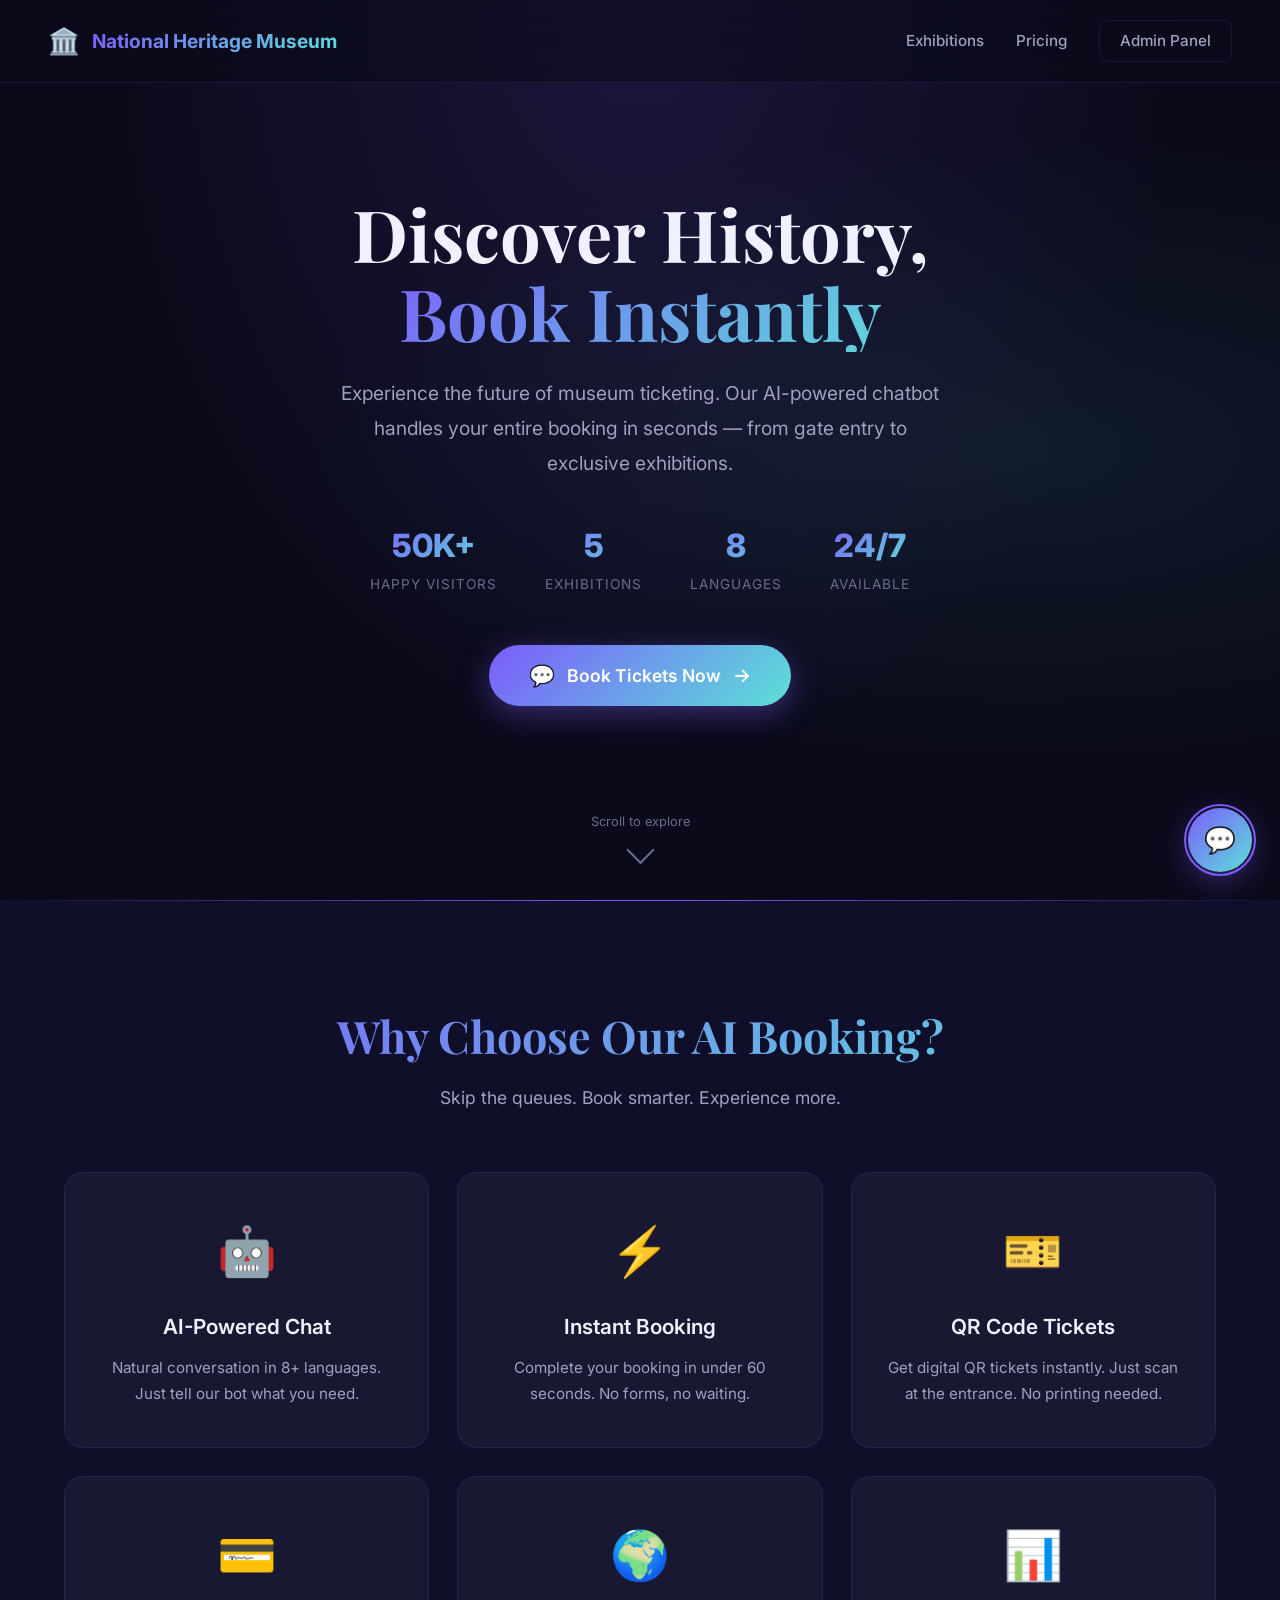
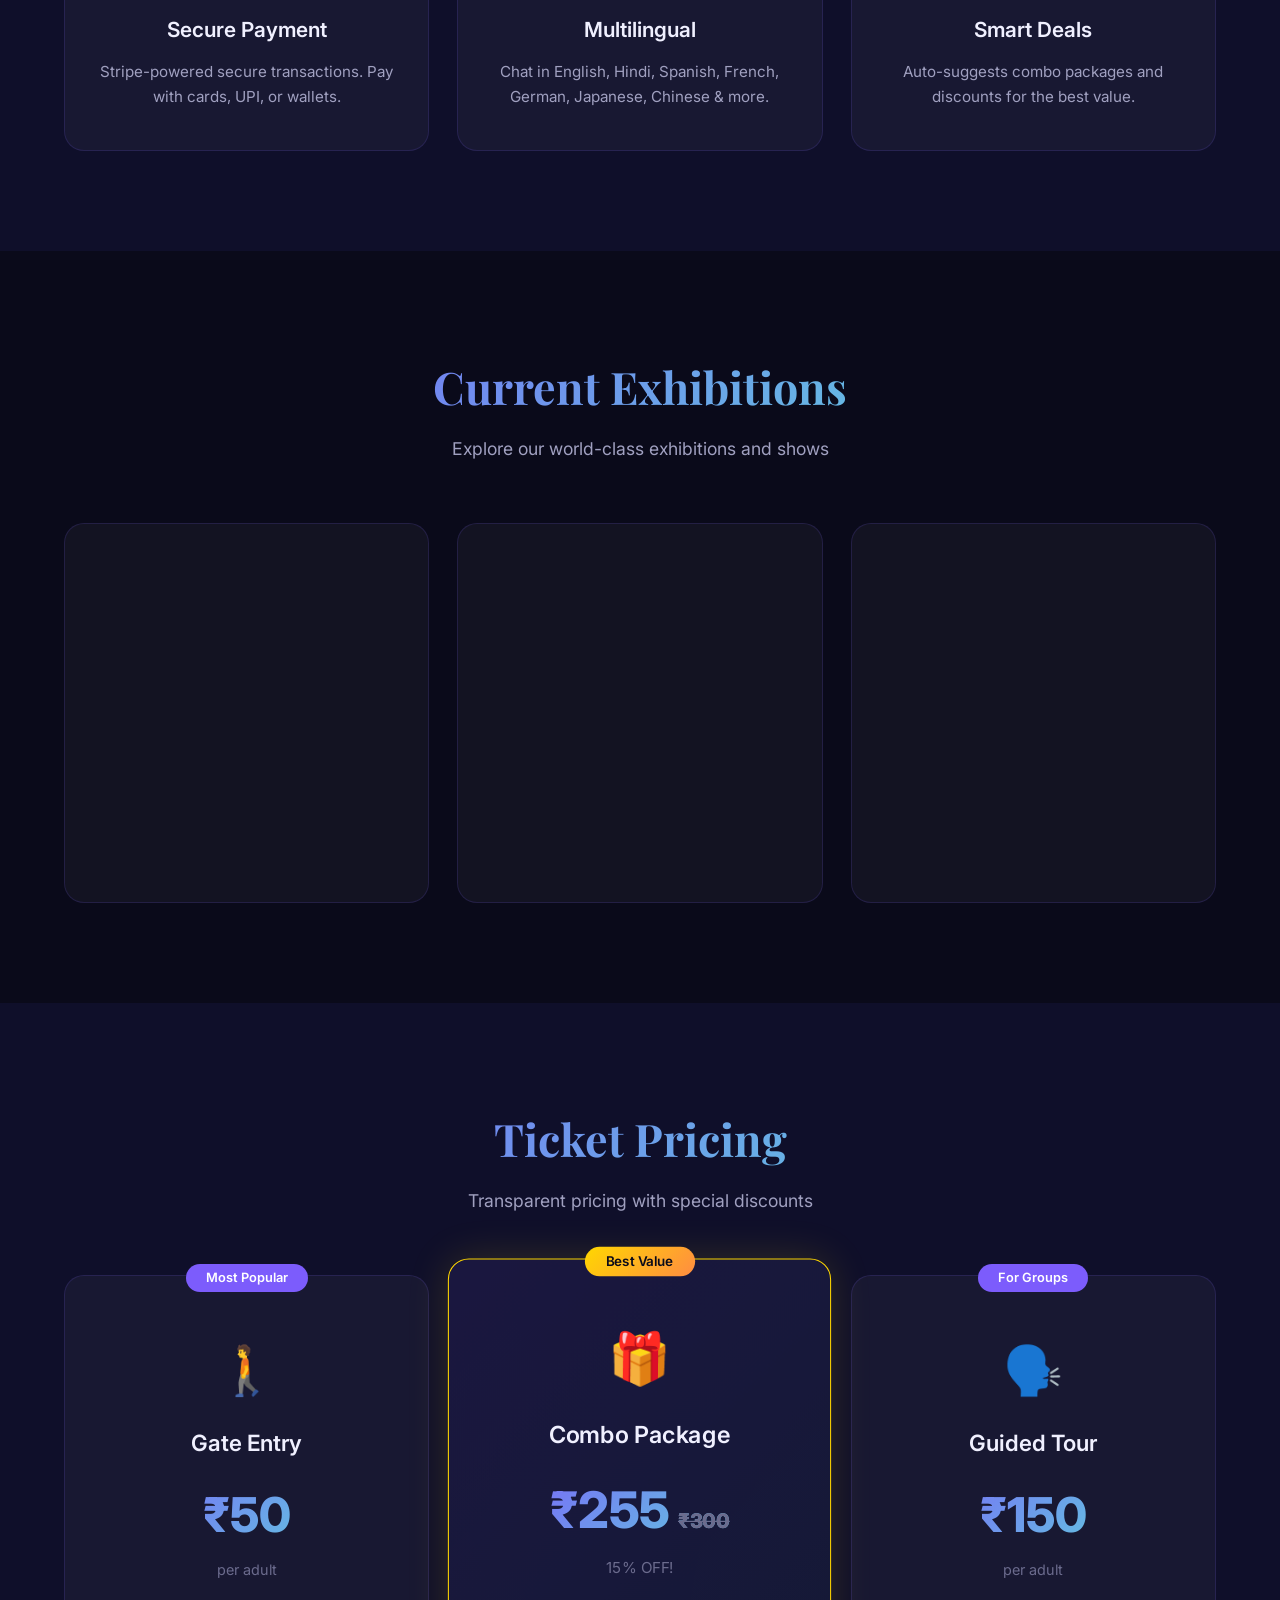
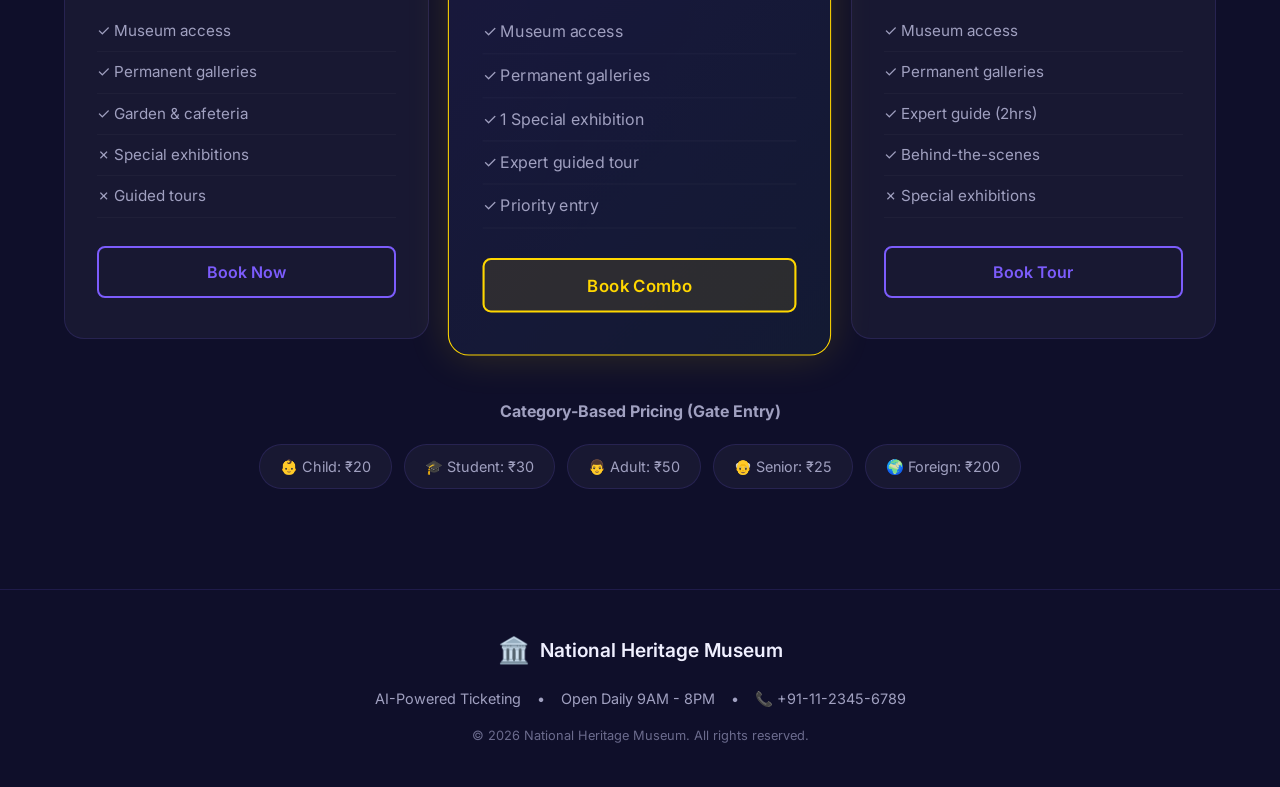
==== commit ad4b8dec: "Fix Vercel deployment: prune unused dependencies, add api entrypoint and vercel.json" ====
--- a/static/index.html
+++ b/static/index.html
@@ -68,32 +68,32 @@
             <h2 class="section-title">Why Choose Our AI Booking?</h2>
             <p class="section-subtitle">Skip the queues. Book smarter. Experience more.</p>
             <div class="features-grid">
-                <div class="feature-card" data-aos="fade-up">
+                <div class="feature-card">
                     <div class="feature-icon">🤖</div>
                     <h3>AI-Powered Chat</h3>
                     <p>Natural conversation in 8+ languages. Just tell our bot what you need.</p>
                 </div>
-                <div class="feature-card" data-aos="fade-up" data-delay="100">
+                <div class="feature-card">
                     <div class="feature-icon">⚡</div>
                     <h3>Instant Booking</h3>
                     <p>Complete your booking in under 60 seconds. No forms, no waiting.</p>
                 </div>
-                <div class="feature-card" data-aos="fade-up" data-delay="200">
+                <div class="feature-card">
                     <div class="feature-icon">🎫</div>
                     <h3>QR Code Tickets</h3>
                     <p>Get digital QR tickets instantly. Just scan at the entrance. No printing needed.</p>
                 </div>
-                <div class="feature-card" data-aos="fade-up" data-delay="300">
+                <div class="feature-card">
                     <div class="feature-icon">💳</div>
                     <h3>Secure Payment</h3>
                     <p>Stripe-powered secure transactions. Pay with cards, UPI, or wallets.</p>
                 </div>
-                <div class="feature-card" data-aos="fade-up" data-delay="400">
+                <div class="feature-card">
                     <div class="feature-icon">🌍</div>
                     <h3>Multilingual</h3>
                     <p>Chat in English, Hindi, Spanish, French, German, Japanese, Chinese & more.</p>
                 </div>
-                <div class="feature-card" data-aos="fade-up" data-delay="500">
+                <div class="feature-card">
                     <div class="feature-icon">📊</div>
                     <h3>Smart Deals</h3>
                     <p>Auto-suggests combo packages and discounts for the best value.</p>
@@ -268,6 +268,6 @@
         </div>
     </footer>
 
-    <script src="/static/app.js"></script>
+    <script type="module" src="/static/app.js"></script>
 </body>
 </html>
